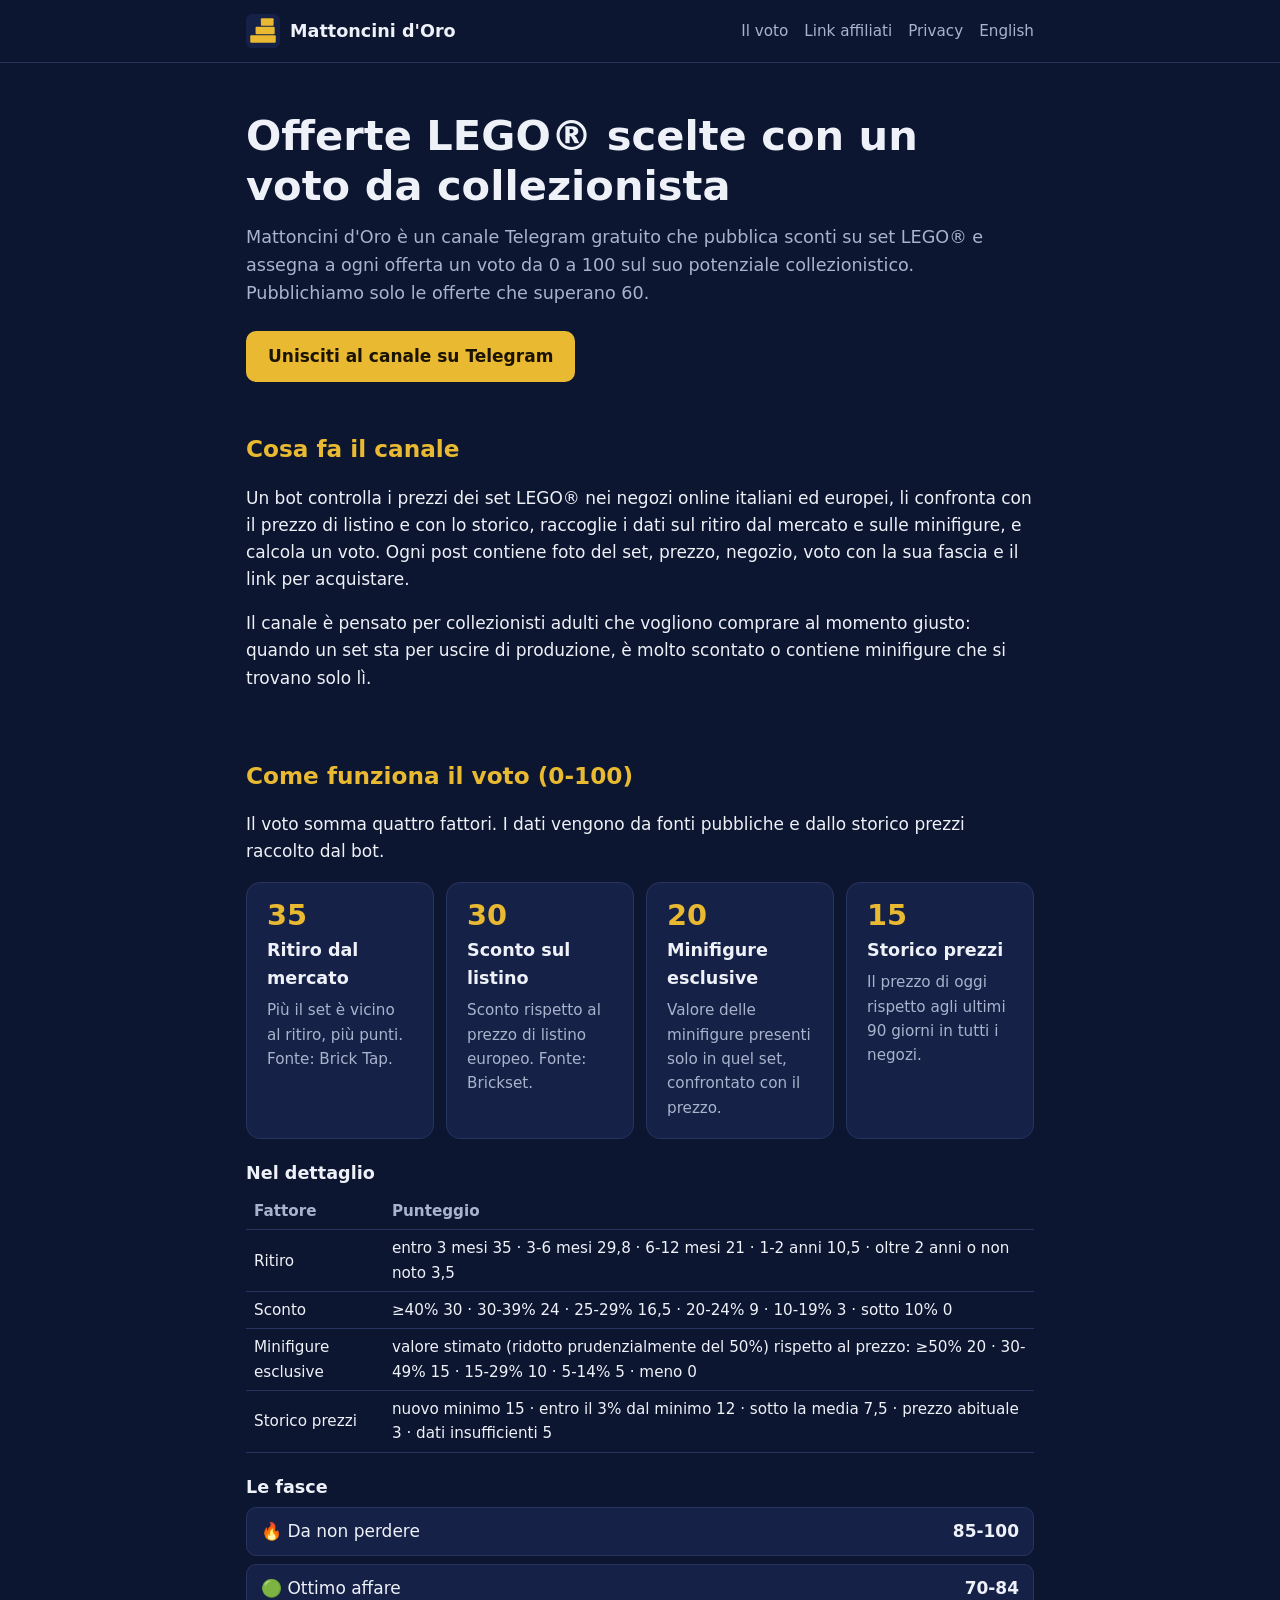
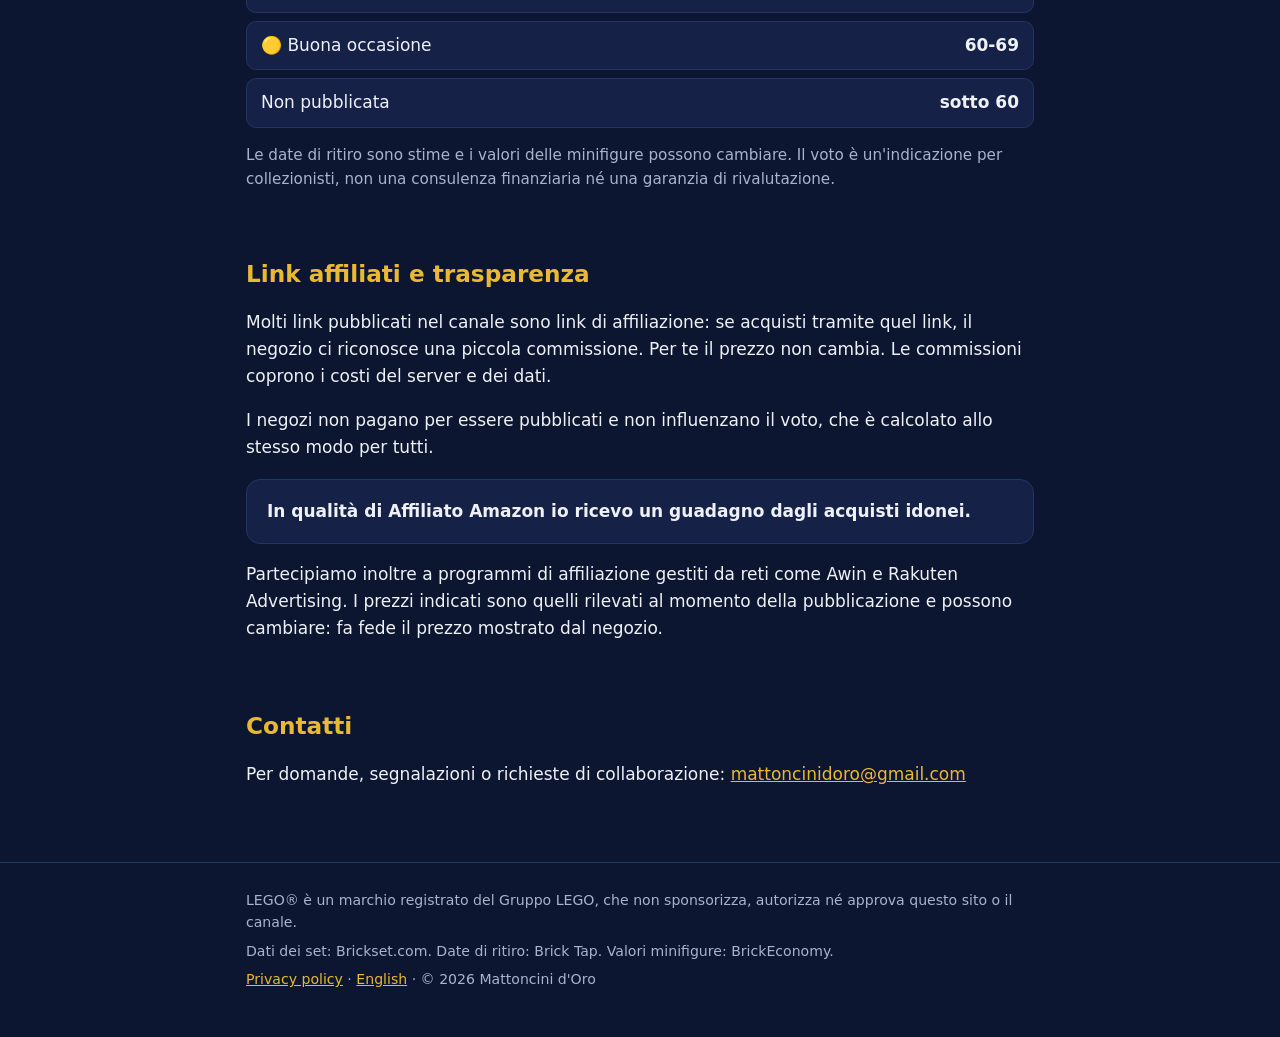
==== index.html @ 47a71310 "Add files via upload" ====
<!doctype html>
<html lang="it">
<head>
<meta charset="utf-8">
<meta name="viewport" content="width=device-width,initial-scale=1">
<title>Mattoncini d'Oro – Offerte LEGO® valutate</title>
<meta name="description" content="Canale Telegram con offerte LEGO® selezionate e un voto da 0 a 100 sul potenziale collezionistico di ogni set.">
<link rel="alternate" hreflang="it" href="index.html">
<link rel="alternate" hreflang="en" href="en/index.html">
<link rel="stylesheet" href="style.css">
<link rel="icon" href="data:image/svg+xml,%3Csvg xmlns='http://www.w3.org/2000/svg' viewBox='0 0 32 32'%3E%3Crect width='32' height='32' rx='6' fill='%230d1630'/%3E%3Crect x='4' y='20' width='24' height='7' rx='1' fill='%23e8b931'/%3E%3Crect x='9' y='12' width='18' height='7' rx='1' fill='%23e8b931'/%3E%3Crect x='14' y='4' width='12' height='7' rx='1' fill='%23e8b931'/%3E%3C/svg%3E">
</head>
<body>
<header><div class="wrap">
  <a class="brand" href="index.html">
    <svg viewBox="0 0 32 32" aria-hidden="true"><rect width="32" height="32" rx="6" fill="#152146"/><rect x="4" y="20" width="24" height="7" rx="1" fill="#e8b931"/><rect x="9" y="12" width="18" height="7" rx="1" fill="#e8b931"/><rect x="14" y="4" width="12" height="7" rx="1" fill="#e8b931"/></svg>
    Mattoncini d'Oro
  </a>
  <nav>
    <a href="#voto">Il voto</a>
    <a href="#affiliazioni">Link affiliati</a>
    <a href="privacy.html">Privacy</a>
    <a href="en/index.html" lang="en" hreflang="en">English</a>
  </nav>
</div></header>

<main class="wrap">
  <div class="hero">
    <h1>Offerte LEGO® scelte con un voto da collezionista</h1>
    <p>Mattoncini d'Oro è un canale Telegram gratuito che pubblica sconti su set LEGO® e assegna a ogni offerta un voto da 0 a 100 sul suo potenziale collezionistico. Pubblichiamo solo le offerte che superano 60.</p>
    <a class="btn" href="https://t.me/mattoncinidoro">Unisciti al canale su Telegram</a>
  </div>

  <section>
    <h2>Cosa fa il canale</h2>
    <p>Un bot controlla i prezzi dei set LEGO® nei negozi online italiani ed europei, li confronta con il prezzo di listino e con lo storico, raccoglie i dati sul ritiro dal mercato e sulle minifigure, e calcola un voto. Ogni post contiene foto del set, prezzo, negozio, voto con la sua fascia e il link per acquistare.</p>
    <p>Il canale è pensato per collezionisti adulti che vogliono comprare al momento giusto: quando un set sta per uscire di produzione, è molto scontato o contiene minifigure che si trovano solo lì.</p>
  </section>

  <section id="voto">
    <h2>Come funziona il voto (0-100)</h2>
    <p>Il voto somma quattro fattori. I dati vengono da fonti pubbliche e dallo storico prezzi raccolto dal bot.</p>
    <div class="grid">
      <div class="card"><div class="pts">35</div><h3>Ritiro dal mercato</h3><p>Più il set è vicino al ritiro, più punti. Fonte: Brick Tap.</p></div>
      <div class="card"><div class="pts">30</div><h3>Sconto sul listino</h3><p>Sconto rispetto al prezzo di listino europeo. Fonte: Brickset.</p></div>
      <div class="card"><div class="pts">20</div><h3>Minifigure esclusive</h3><p>Valore delle minifigure presenti solo in quel set, confrontato con il prezzo.</p></div>
      <div class="card"><div class="pts">15</div><h3>Storico prezzi</h3><p>Il prezzo di oggi rispetto agli ultimi 90 giorni in tutti i negozi.</p></div>
    </div>

    <h3>Nel dettaglio</h3>
    <div class="table-scroll"><table>
      <tr><th>Fattore</th><th>Punteggio</th></tr>
      <tr><td>Ritiro</td><td>entro 3 mesi 35 · 3-6 mesi 29,8 · 6-12 mesi 21 · 1-2 anni 10,5 · oltre 2 anni o non noto 3,5</td></tr>
      <tr><td>Sconto</td><td>≥40% 30 · 30-39% 24 · 25-29% 16,5 · 20-24% 9 · 10-19% 3 · sotto 10% 0</td></tr>
      <tr><td>Minifigure esclusive</td><td>valore stimato (ridotto prudenzialmente del 50%) rispetto al prezzo: ≥50% 20 · 30-49% 15 · 15-29% 10 · 5-14% 5 · meno 0</td></tr>
      <tr><td>Storico prezzi</td><td>nuovo minimo 15 · entro il 3% dal minimo 12 · sotto la media 7,5 · prezzo abituale 3 · dati insufficienti 5</td></tr>
    </table></div>

    <h3>Le fasce</h3>
    <div class="bands">
      <div class="band"><span>🔥 Da non perdere</span><strong>85-100</strong></div>
      <div class="band"><span>🟢 Ottimo affare</span><strong>70-84</strong></div>
      <div class="band"><span>🟡 Buona occasione</span><strong>60-69</strong></div>
      <div class="band"><span>Non pubblicata</span><strong>sotto 60</strong></div>
    </div>
    <p class="note">Le date di ritiro sono stime e i valori delle minifigure possono cambiare. Il voto è un'indicazione per collezionisti, non una consulenza finanziaria né una garanzia di rivalutazione.</p>
  </section>

  <section id="affiliazioni">
    <h2>Link affiliati e trasparenza</h2>
    <p>Molti link pubblicati nel canale sono link di affiliazione: se acquisti tramite quel link, il negozio ci riconosce una piccola commissione. Per te il prezzo non cambia. Le commissioni coprono i costi del server e dei dati.</p>
    <p>I negozi non pagano per essere pubblicati e non influenzano il voto, che è calcolato allo stesso modo per tutti.</p>
    <div class="card"><strong>In qualità di Affiliato Amazon io ricevo un guadagno dagli acquisti idonei.</strong></div>
    <p>Partecipiamo inoltre a programmi di affiliazione gestiti da reti come Awin e Rakuten Advertising. I prezzi indicati sono quelli rilevati al momento della pubblicazione e possono cambiare: fa fede il prezzo mostrato dal negozio.</p>
  </section>

  <section>
    <h2>Contatti</h2>
    <p>Per domande, segnalazioni o richieste di collaborazione: <a href="mailto:mattoncinidoro@gmail.com">mattoncinidoro@gmail.com</a></p>
  </section>
</main>

<footer><div class="wrap">
  <p>LEGO® è un marchio registrato del Gruppo LEGO, che non sponsorizza, autorizza né approva questo sito o il canale.</p>
  <p>Dati dei set: Brickset.com. Date di ritiro: Brick Tap. Valori minifigure: BrickEconomy.</p>
  <p><a href="privacy.html">Privacy policy</a> · <a href="en/index.html" lang="en">English</a> · © 2026 Mattoncini d'Oro</p>
</div></footer>
</body>
</html>
---- style.css ----
:root{--bg:#0d1630;--card:#152146;--ink:#eef1f8;--muted:#a9b3cc;--gold:#e8b931;--gold2:#c9971a;--line:#26345f}
*{box-sizing:border-box}
html{-webkit-text-size-adjust:100%}
body{margin:0;background:var(--bg);color:var(--ink);font:17px/1.6 system-ui,-apple-system,"Segoe UI",Roboto,sans-serif}
a{color:var(--gold)}
.wrap{max-width:820px;margin:0 auto;padding:0 16px}
header{border-bottom:1px solid var(--line)}
header .wrap{display:flex;align-items:center;justify-content:space-between;gap:12px;padding-top:14px;padding-bottom:14px;flex-wrap:wrap}
.brand{display:flex;align-items:center;gap:10px;color:var(--ink);text-decoration:none;font-weight:700;font-size:1.1rem}
.brand svg{width:34px;height:34px}
nav{display:flex;gap:16px;font-size:.95rem;flex-wrap:wrap}
nav a{color:var(--muted);text-decoration:none}
nav a:hover,nav a[aria-current]{color:var(--gold)}
.hero{padding:48px 0 24px}
.hero h1{font-size:clamp(1.8rem,5vw,2.6rem);line-height:1.2;margin:0 0 12px}
.hero p{color:var(--muted);font-size:1.1rem;margin:0 0 24px}
.btn{display:inline-block;background:var(--gold);color:#1a1300;font-weight:700;padding:12px 22px;border-radius:10px;text-decoration:none}
.btn:hover{background:var(--gold2)}
section{padding:24px 0}
h2{font-size:1.45rem;margin:0 0 12px;color:var(--gold)}
h3{font-size:1.1rem;margin:20px 0 6px}
.card{background:var(--card);border:1px solid var(--line);border-radius:14px;padding:18px 20px;margin:12px 0}
.grid{display:grid;grid-template-columns:repeat(auto-fit,minmax(170px,1fr));gap:12px}
.grid .card{margin:0}
.pts{font-size:1.8rem;font-weight:800;color:var(--gold);line-height:1}
.grid .card h3{margin-top:6px}
.grid .card p{margin:4px 0 0;color:var(--muted);font-size:.95rem}
table{width:100%;border-collapse:collapse;font-size:.95rem}
td,th{text-align:left;padding:6px 8px;border-bottom:1px solid var(--line)}
th{color:var(--muted);font-weight:600}
.table-scroll{overflow-x:auto}
.bands{display:flex;flex-direction:column;gap:8px}
.band{display:flex;justify-content:space-between;gap:12px;padding:10px 14px;border-radius:10px;background:var(--card);border:1px solid var(--line)}
.note{color:var(--muted);font-size:.95rem}
footer{border-top:1px solid var(--line);margin-top:32px;padding:20px 0 40px;color:var(--muted);font-size:.88rem}
footer p{margin:6px 0}
ul{padding-left:1.2em}
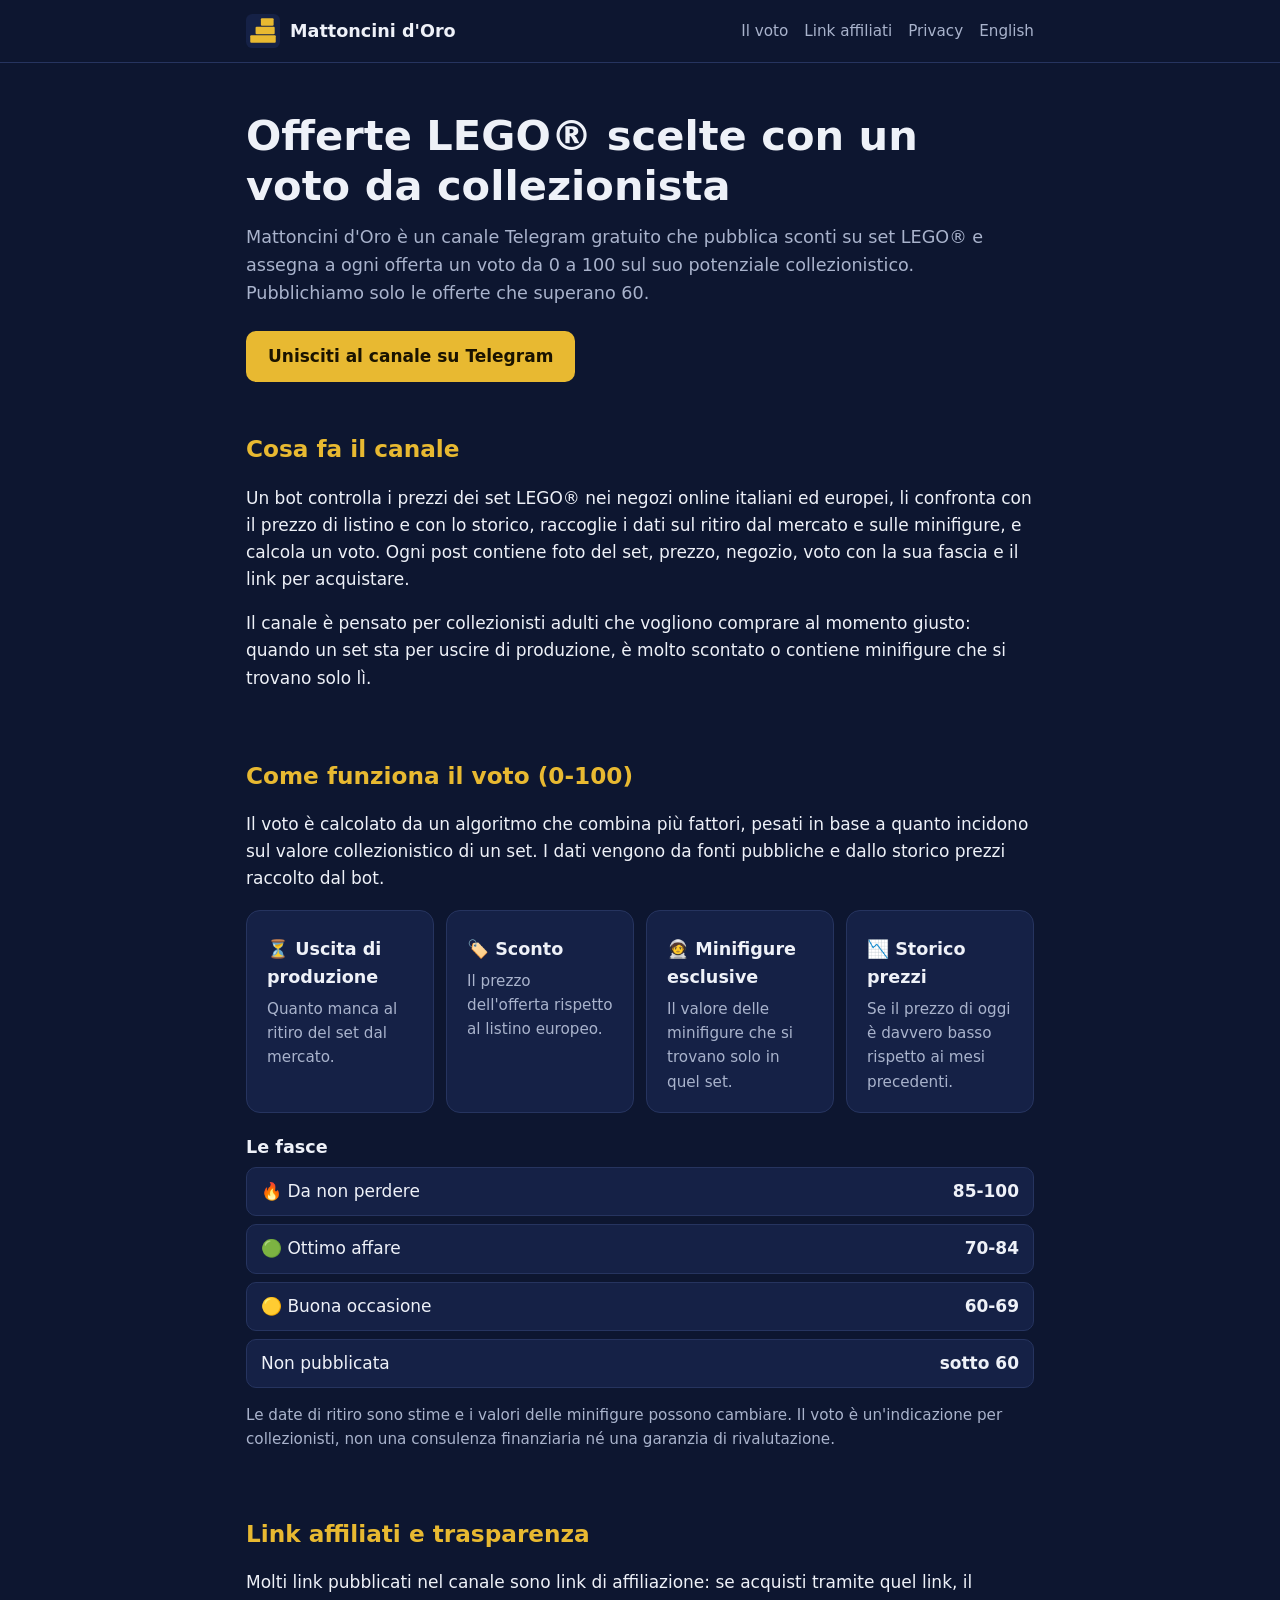
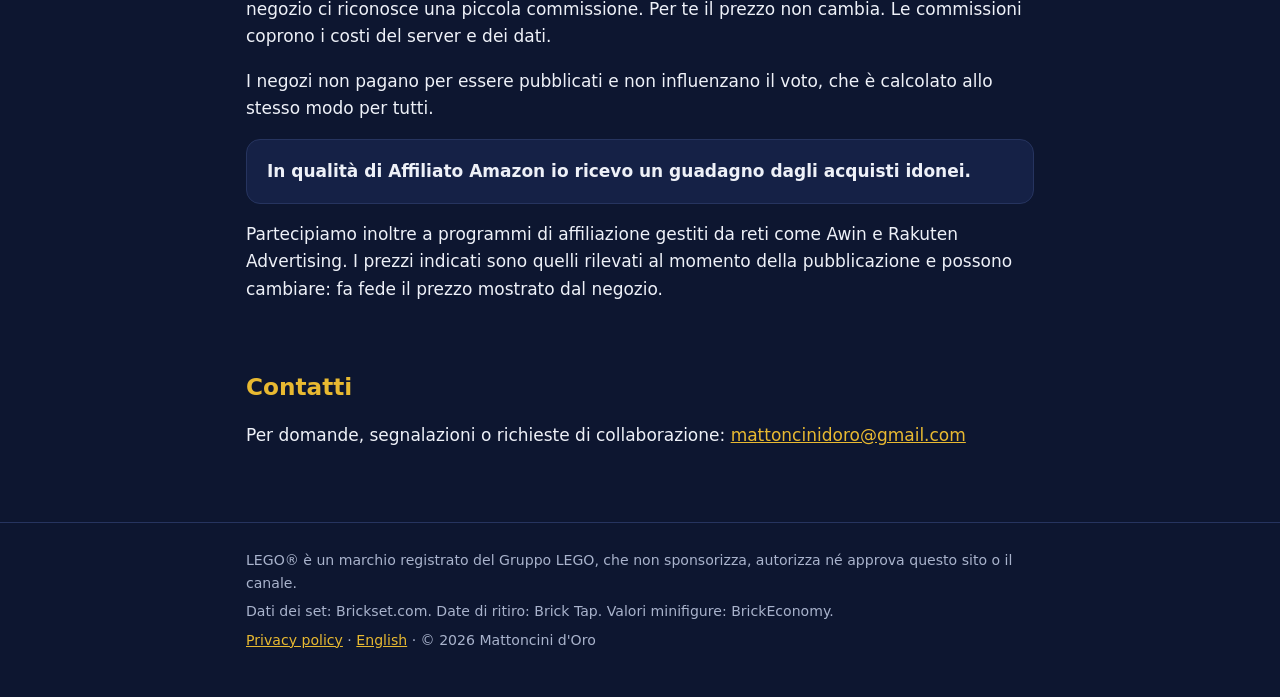
==== commit de51f9bc: "Add files via upload" ====
--- a/index.html
+++ b/index.html
@@ -39,22 +39,13 @@
 
   <section id="voto">
     <h2>Come funziona il voto (0-100)</h2>
-    <p>Il voto somma quattro fattori. I dati vengono da fonti pubbliche e dallo storico prezzi raccolto dal bot.</p>
+    <p>Il voto è calcolato da un algoritmo che combina più fattori, pesati in base a quanto incidono sul valore collezionistico di un set. I dati vengono da fonti pubbliche e dallo storico prezzi raccolto dal bot.</p>
     <div class="grid">
-      <div class="card"><div class="pts">35</div><h3>Ritiro dal mercato</h3><p>Più il set è vicino al ritiro, più punti. Fonte: Brick Tap.</p></div>
-      <div class="card"><div class="pts">30</div><h3>Sconto sul listino</h3><p>Sconto rispetto al prezzo di listino europeo. Fonte: Brickset.</p></div>
-      <div class="card"><div class="pts">20</div><h3>Minifigure esclusive</h3><p>Valore delle minifigure presenti solo in quel set, confrontato con il prezzo.</p></div>
-      <div class="card"><div class="pts">15</div><h3>Storico prezzi</h3><p>Il prezzo di oggi rispetto agli ultimi 90 giorni in tutti i negozi.</p></div>
+      <div class="card"><h3>⏳ Uscita di produzione</h3><p>Quanto manca al ritiro del set dal mercato.</p></div>
+      <div class="card"><h3>🏷️ Sconto</h3><p>Il prezzo dell'offerta rispetto al listino europeo.</p></div>
+      <div class="card"><h3>🧑‍🚀 Minifigure esclusive</h3><p>Il valore delle minifigure che si trovano solo in quel set.</p></div>
+      <div class="card"><h3>📉 Storico prezzi</h3><p>Se il prezzo di oggi è davvero basso rispetto ai mesi precedenti.</p></div>
     </div>
-
-    <h3>Nel dettaglio</h3>
-    <div class="table-scroll"><table>
-      <tr><th>Fattore</th><th>Punteggio</th></tr>
-      <tr><td>Ritiro</td><td>entro 3 mesi 35 · 3-6 mesi 29,8 · 6-12 mesi 21 · 1-2 anni 10,5 · oltre 2 anni o non noto 3,5</td></tr>
-      <tr><td>Sconto</td><td>≥40% 30 · 30-39% 24 · 25-29% 16,5 · 20-24% 9 · 10-19% 3 · sotto 10% 0</td></tr>
-      <tr><td>Minifigure esclusive</td><td>valore stimato (ridotto prudenzialmente del 50%) rispetto al prezzo: ≥50% 20 · 30-49% 15 · 15-29% 10 · 5-14% 5 · meno 0</td></tr>
-      <tr><td>Storico prezzi</td><td>nuovo minimo 15 · entro il 3% dal minimo 12 · sotto la media 7,5 · prezzo abituale 3 · dati insufficienti 5</td></tr>
-    </table></div>
 
     <h3>Le fasce</h3>
     <div class="bands">
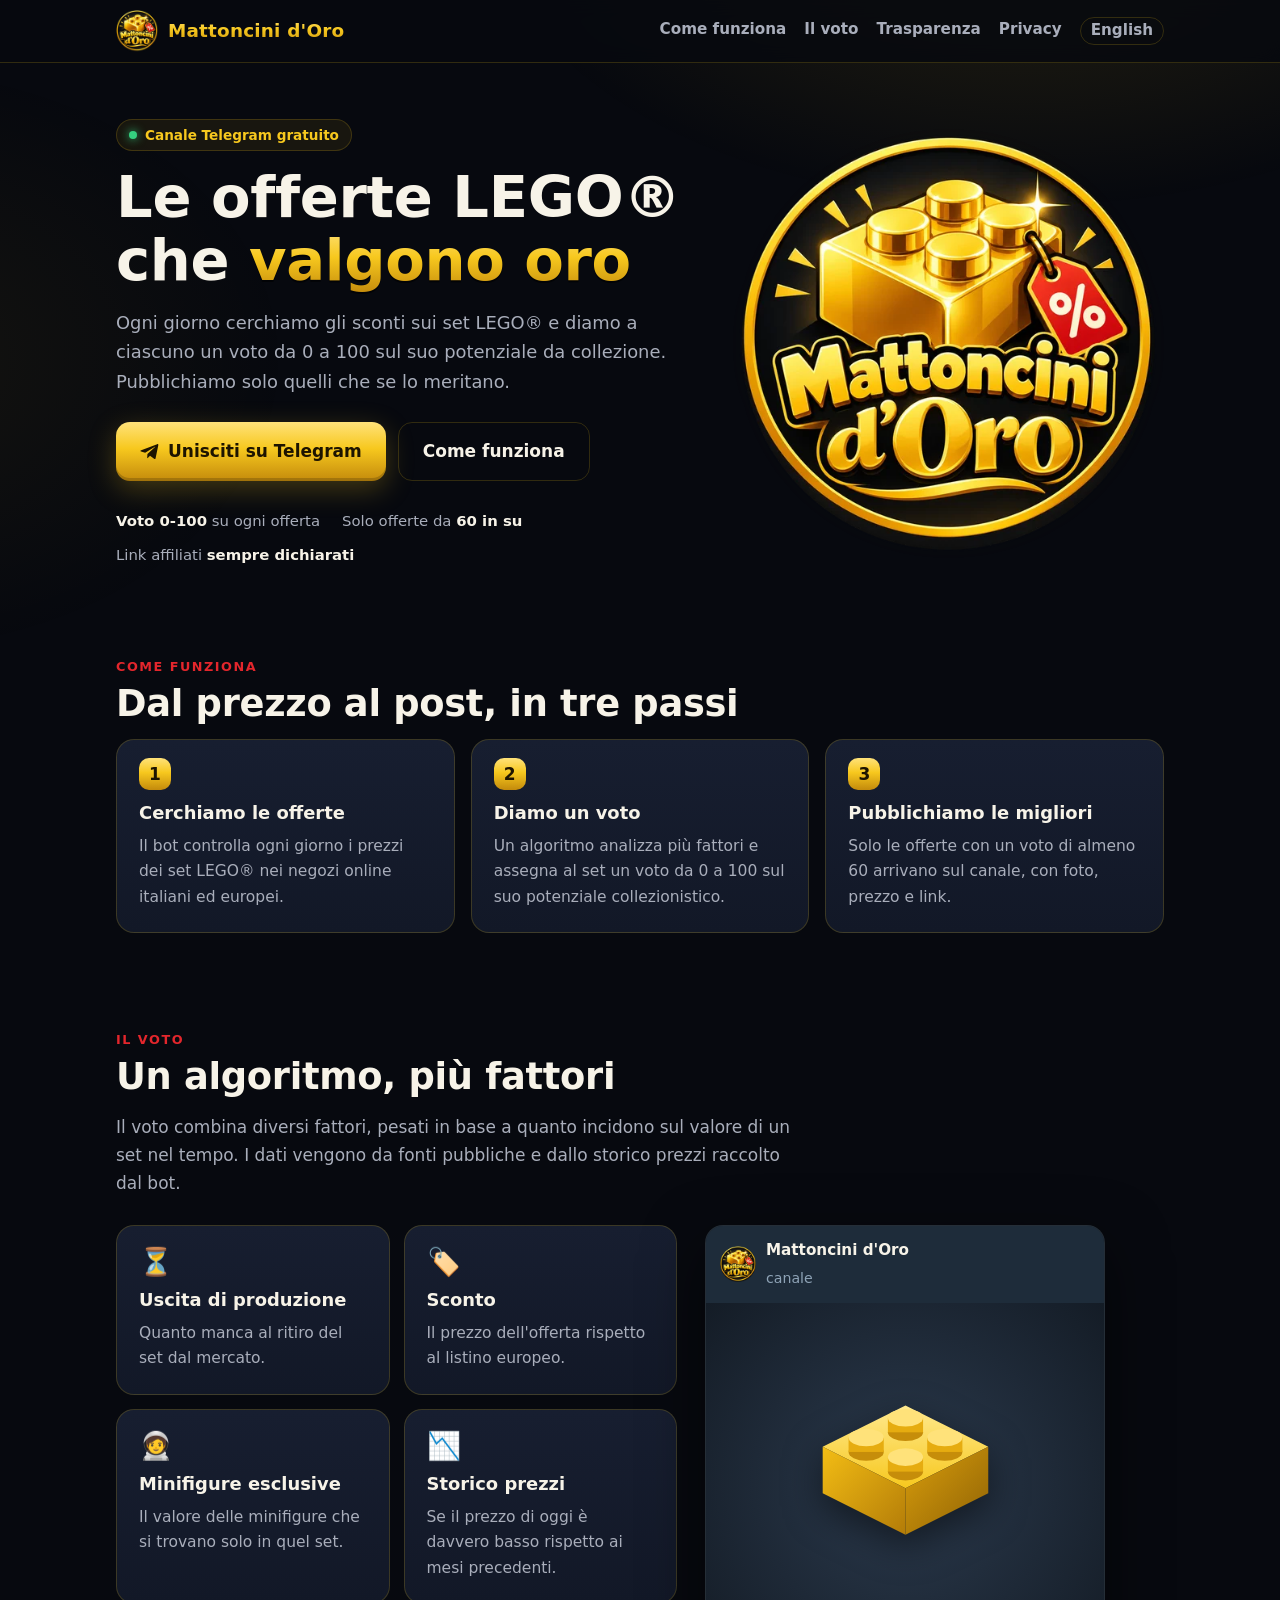
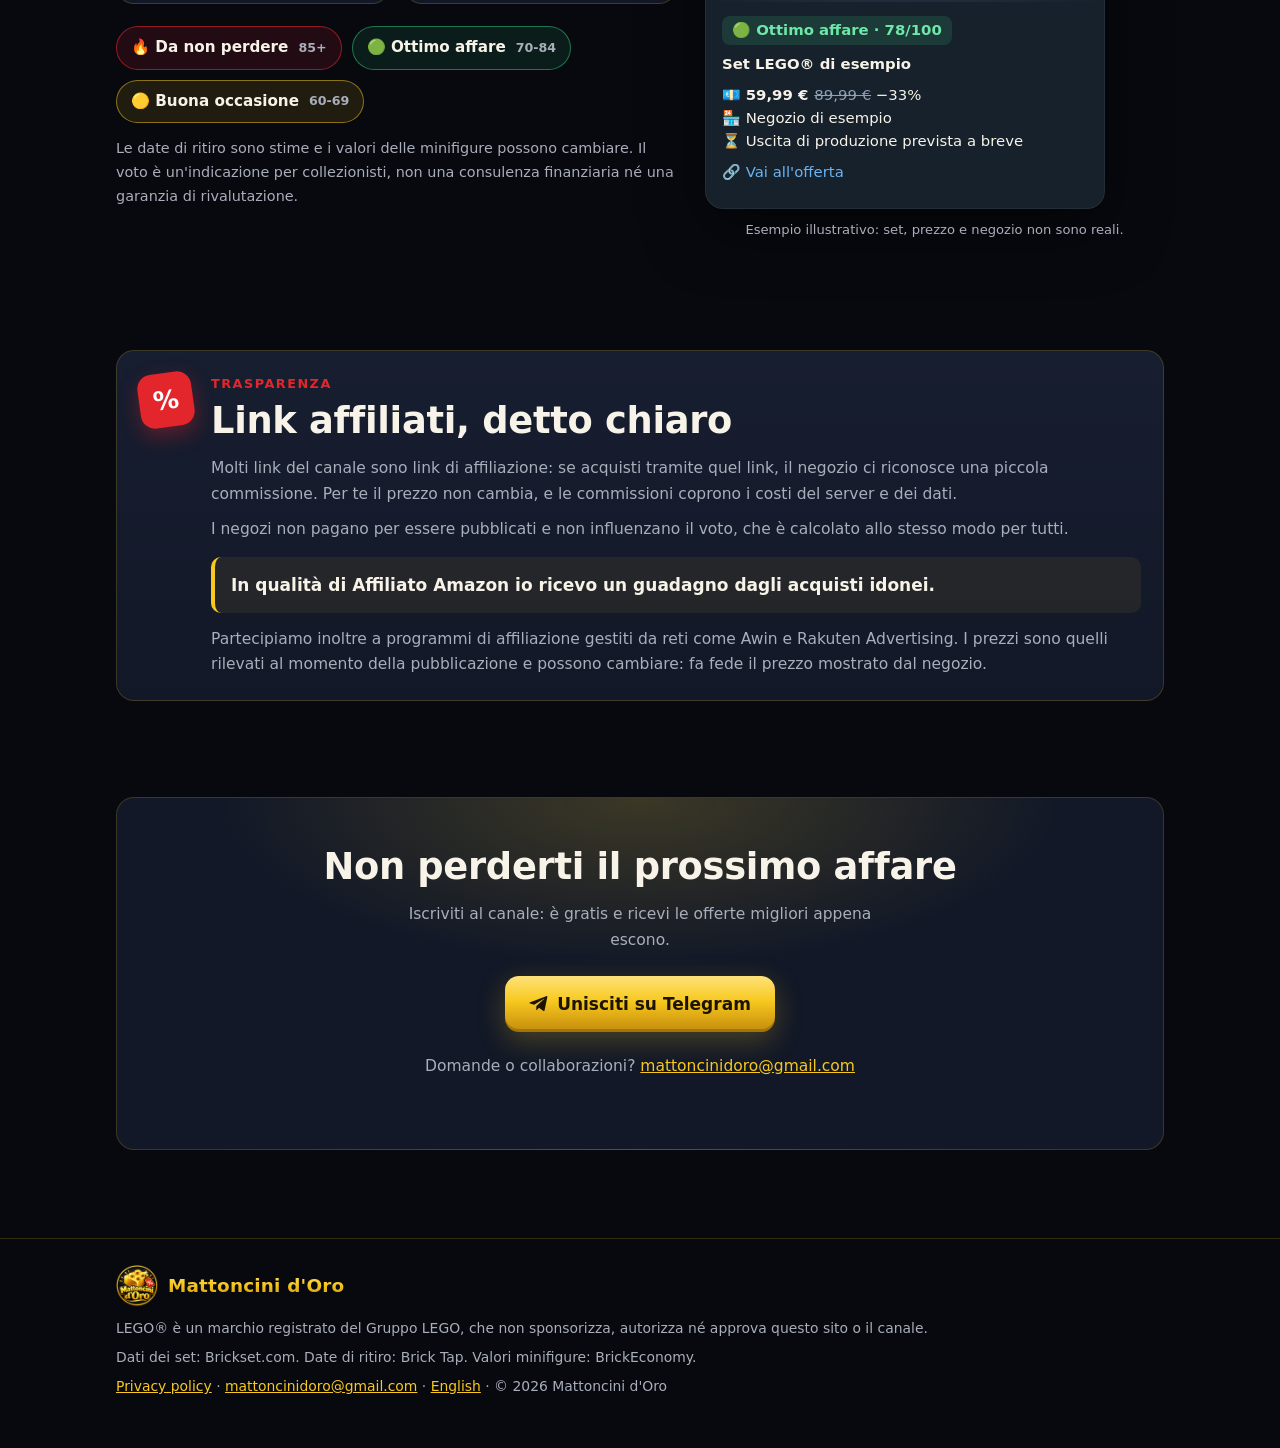
==== commit 8c442a37: "Add files via upload" ====
--- a/index.html
+++ b/index.html
@@ -3,78 +3,131 @@
 <head>
 <meta charset="utf-8">
 <meta name="viewport" content="width=device-width,initial-scale=1">
-<title>Mattoncini d'Oro – Offerte LEGO® valutate</title>
-<meta name="description" content="Canale Telegram con offerte LEGO® selezionate e un voto da 0 a 100 sul potenziale collezionistico di ogni set.">
+<title>Mattoncini d'Oro – Offerte LEGO® con il voto da collezionista</title>
+<meta name="description" content="Canale Telegram gratuito con offerte LEGO® selezionate e un voto da 0 a 100 sul potenziale collezionistico di ogni set.">
+<meta name="theme-color" content="#07090f">
+<meta property="og:title" content="Mattoncini d'Oro – Offerte LEGO® con il voto da collezionista">
+<meta property="og:description" content="Canale Telegram gratuito con offerte LEGO® selezionate e un voto da 0 a 100 sul potenziale collezionistico di ogni set.">
+<meta property="og:image" content="logo-og.jpg">
 <link rel="alternate" hreflang="it" href="index.html">
 <link rel="alternate" hreflang="en" href="en/index.html">
 <link rel="stylesheet" href="style.css">
-<link rel="icon" href="data:image/svg+xml,%3Csvg xmlns='http://www.w3.org/2000/svg' viewBox='0 0 32 32'%3E%3Crect width='32' height='32' rx='6' fill='%230d1630'/%3E%3Crect x='4' y='20' width='24' height='7' rx='1' fill='%23e8b931'/%3E%3Crect x='9' y='12' width='18' height='7' rx='1' fill='%23e8b931'/%3E%3Crect x='14' y='4' width='12' height='7' rx='1' fill='%23e8b931'/%3E%3C/svg%3E">
+<link rel="icon" type="image/png" href="favicon.png">
 </head>
 <body>
 <header><div class="wrap">
-  <a class="brand" href="index.html">
-    <svg viewBox="0 0 32 32" aria-hidden="true"><rect width="32" height="32" rx="6" fill="#152146"/><rect x="4" y="20" width="24" height="7" rx="1" fill="#e8b931"/><rect x="9" y="12" width="18" height="7" rx="1" fill="#e8b931"/><rect x="14" y="4" width="12" height="7" rx="1" fill="#e8b931"/></svg>
-    Mattoncini d'Oro
-  </a>
+  <a class="brand" href="index.html"><img src="logo-96.png" alt="" width="42" height="42"><span>Mattoncini d'Oro</span></a>
   <nav>
+    <a href="#come">Come funziona</a>
     <a href="#voto">Il voto</a>
-    <a href="#affiliazioni">Link affiliati</a>
+    <a href="#affiliazioni">Trasparenza</a>
     <a href="privacy.html">Privacy</a>
-    <a href="en/index.html" lang="en" hreflang="en">English</a>
+    <a class="lang" href="en/index.html" lang="en" hreflang="en">English</a>
   </nav>
 </div></header>
 
 <main class="wrap">
   <div class="hero">
-    <h1>Offerte LEGO® scelte con un voto da collezionista</h1>
-    <p>Mattoncini d'Oro è un canale Telegram gratuito che pubblica sconti su set LEGO® e assegna a ogni offerta un voto da 0 a 100 sul suo potenziale collezionistico. Pubblichiamo solo le offerte che superano 60.</p>
-    <a class="btn" href="https://t.me/mattoncinidoro">Unisciti al canale su Telegram</a>
+    <div>
+      <span class="pill">Canale Telegram gratuito</span>
+      <h1>Le offerte LEGO® che <span class="gold">valgono oro</span></h1>
+      <p>Ogni giorno cerchiamo gli sconti sui set LEGO® e diamo a ciascuno un voto da 0 a 100 sul suo potenziale da collezione. Pubblichiamo solo quelli che se lo meritano.</p>
+      <div class="cta">
+        <a class="btn" href="https://t.me/mattoncinidoro"><svg viewBox="0 0 24 24" fill="currentColor" aria-hidden="true"><path d="M21.9 4.3 18.7 19.4c-.2 1-.9 1.3-1.8.8l-4.9-3.6-2.4 2.3c-.3.3-.5.5-1 .5l.3-5 9.2-8.3c.4-.4-.1-.6-.6-.2L6.2 13 1.3 11.5c-1-.3-1-1 .2-1.5L20.6 2.6c.9-.3 1.6.2 1.3 1.7z"/></svg>Unisciti su Telegram</a>
+        <a class="btn ghost" href="#come">Come funziona</a>
+      </div>
+      <div class="facts">
+      <span><b>Voto 0-100</b> su ogni offerta</span>
+      <span>Solo offerte da <b>60 in su</b></span>
+      <span>Link affiliati <b>sempre dichiarati</b></span>
+      </div>
+    </div>
+    <div class="logo-big"><img src="logo.webp" alt="Mattoncini d'Oro" width="520" height="520"></div>
   </div>
 
-  <section>
-    <h2>Cosa fa il canale</h2>
-    <p>Un bot controlla i prezzi dei set LEGO® nei negozi online italiani ed europei, li confronta con il prezzo di listino e con lo storico, raccoglie i dati sul ritiro dal mercato e sulle minifigure, e calcola un voto. Ogni post contiene foto del set, prezzo, negozio, voto con la sua fascia e il link per acquistare.</p>
-    <p>Il canale è pensato per collezionisti adulti che vogliono comprare al momento giusto: quando un set sta per uscire di produzione, è molto scontato o contiene minifigure che si trovano solo lì.</p>
+  <section id="come">
+    <span class="kicker">Come funziona</span>
+    <h2>Dal prezzo al post, in tre passi</h2>
+    <div class="steps">
+      <div class="card"><h3>Cerchiamo le offerte</h3><p>Il bot controlla ogni giorno i prezzi dei set LEGO® nei negozi online italiani ed europei.</p></div>
+      <div class="card"><h3>Diamo un voto</h3><p>Un algoritmo analizza più fattori e assegna al set un voto da 0 a 100 sul suo potenziale collezionistico.</p></div>
+      <div class="card"><h3>Pubblichiamo le migliori</h3><p>Solo le offerte con un voto di almeno 60 arrivano sul canale, con foto, prezzo e link.</p></div>
+    </div>
   </section>
 
   <section id="voto">
-    <h2>Come funziona il voto (0-100)</h2>
-    <p>Il voto è calcolato da un algoritmo che combina più fattori, pesati in base a quanto incidono sul valore collezionistico di un set. I dati vengono da fonti pubbliche e dallo storico prezzi raccolto dal bot.</p>
-    <div class="grid">
-      <div class="card"><h3>⏳ Uscita di produzione</h3><p>Quanto manca al ritiro del set dal mercato.</p></div>
-      <div class="card"><h3>🏷️ Sconto</h3><p>Il prezzo dell'offerta rispetto al listino europeo.</p></div>
-      <div class="card"><h3>🧑‍🚀 Minifigure esclusive</h3><p>Il valore delle minifigure che si trovano solo in quel set.</p></div>
-      <div class="card"><h3>📉 Storico prezzi</h3><p>Se il prezzo di oggi è davvero basso rispetto ai mesi precedenti.</p></div>
+    <span class="kicker">Il voto</span>
+    <h2>Un algoritmo, più fattori</h2>
+    <p class="lead">Il voto combina diversi fattori, pesati in base a quanto incidono sul valore di un set nel tempo. I dati vengono da fonti pubbliche e dallo storico prezzi raccolto dal bot.</p>
+    <div class="score">
+      <div>
+        <div class="factors">
+        <div class="card"><div class="ico">⏳</div><h3>Uscita di produzione</h3><p>Quanto manca al ritiro del set dal mercato.</p></div>
+        <div class="card"><div class="ico">🏷️</div><h3>Sconto</h3><p>Il prezzo dell'offerta rispetto al listino europeo.</p></div>
+        <div class="card"><div class="ico">🧑‍🚀</div><h3>Minifigure esclusive</h3><p>Il valore delle minifigure che si trovano solo in quel set.</p></div>
+        <div class="card"><div class="ico">📉</div><h3>Storico prezzi</h3><p>Se il prezzo di oggi è davvero basso rispetto ai mesi precedenti.</p></div>
+        </div>
+        <div class="bands">
+        <div class="band b85">🔥 Da non perdere <small>85+</small></div>
+        <div class="band b70">🟢 Ottimo affare <small>70-84</small></div>
+        <div class="band b60">🟡 Buona occasione <small>60-69</small></div>
+        </div>
+        <p class="note">Le date di ritiro sono stime e i valori delle minifigure possono cambiare. Il voto è un'indicazione per collezionisti, non una consulenza finanziaria né una garanzia di rivalutazione.</p>
+      </div>
+      <div>
+        <div class="post" aria-label="Esempio illustrativo: set, prezzo e negozio non sono reali.">
+          <div class="post-head"><img src="logo-96.png" alt=""><div><b>Mattoncini d'Oro</b><small>canale</small></div></div>
+          <div class="post-img"><svg viewBox="0 0 200 170" aria-hidden="true">
+<defs><linearGradient id="gt" x1="0" y1="0" x2="0" y2="1"><stop offset="0" stop-color="#ffe98f"/><stop offset="1" stop-color="#f7c81e"/></linearGradient>
+<linearGradient id="gl" x1="0" y1="0" x2="1" y2="1"><stop offset="0" stop-color="#f3bd14"/><stop offset="1" stop-color="#b37c08"/></linearGradient>
+<linearGradient id="gr" x1="0" y1="0" x2="1" y2="1"><stop offset="0" stop-color="#d99e0c"/><stop offset="1" stop-color="#8f6205"/></linearGradient></defs>
+<path d="M100 40 180 80 100 120 20 80z" fill="url(#gt)"/><path d="M20 80 100 120v45L20 125z" fill="url(#gl)"/><path d="M180 80 100 120v45l80-40z" fill="url(#gr)"/>
+<g><ellipse cx="100" cy="66" rx="17" ry="8.5" fill="#c68d0a"/><rect x="83" y="52" width="34" height="14" fill="#e6ac10"/><ellipse cx="100" cy="52" rx="17" ry="8.5" fill="#ffe27a"/></g>
+<g><ellipse cx="62" cy="85" rx="17" ry="8.5" fill="#c68d0a"/><rect x="45" y="71" width="34" height="14" fill="#e6ac10"/><ellipse cx="62" cy="71" rx="17" ry="8.5" fill="#ffe27a"/></g>
+<g><ellipse cx="138" cy="85" rx="17" ry="8.5" fill="#c68d0a"/><rect x="121" y="71" width="34" height="14" fill="#e6ac10"/><ellipse cx="138" cy="71" rx="17" ry="8.5" fill="#ffe27a"/></g>
+<g><ellipse cx="100" cy="104" rx="17" ry="8.5" fill="#c68d0a"/><rect x="83" y="90" width="34" height="14" fill="#e6ac10"/><ellipse cx="100" cy="90" rx="17" ry="8.5" fill="#ffe27a"/></g>
+</svg></div>
+          <div class="post-body">
+            <p><span class="post-score">🟢 Ottimo affare · 78/100</span></p>
+            <p><b>Set LEGO® di esempio</b></p>
+            <p>💶 <b>59,99 €</b><span class="old">89,99 €</span> −33%<br>🏪 Negozio di esempio<br>⏳ Uscita di produzione prevista a breve</p>
+            <p class="post-link">🔗 Vai all'offerta</p>
+          </div>
+        </div>
+        <p class="post-cap">Esempio illustrativo: set, prezzo e negozio non sono reali.</p>
+      </div>
     </div>
-
-    <h3>Le fasce</h3>
-    <div class="bands">
-      <div class="band"><span>🔥 Da non perdere</span><strong>85-100</strong></div>
-      <div class="band"><span>🟢 Ottimo affare</span><strong>70-84</strong></div>
-      <div class="band"><span>🟡 Buona occasione</span><strong>60-69</strong></div>
-      <div class="band"><span>Non pubblicata</span><strong>sotto 60</strong></div>
-    </div>
-    <p class="note">Le date di ritiro sono stime e i valori delle minifigure possono cambiare. Il voto è un'indicazione per collezionisti, non una consulenza finanziaria né una garanzia di rivalutazione.</p>
   </section>
 
   <section id="affiliazioni">
-    <h2>Link affiliati e trasparenza</h2>
-    <p>Molti link pubblicati nel canale sono link di affiliazione: se acquisti tramite quel link, il negozio ci riconosce una piccola commissione. Per te il prezzo non cambia. Le commissioni coprono i costi del server e dei dati.</p>
-    <p>I negozi non pagano per essere pubblicati e non influenzano il voto, che è calcolato allo stesso modo per tutti.</p>
-    <div class="card"><strong>In qualità di Affiliato Amazon io ricevo un guadagno dagli acquisti idonei.</strong></div>
-    <p>Partecipiamo inoltre a programmi di affiliazione gestiti da reti come Awin e Rakuten Advertising. I prezzi indicati sono quelli rilevati al momento della pubblicazione e possono cambiare: fa fede il prezzo mostrato dal negozio.</p>
+    <div class="card disclosure">
+      <div class="tag">%</div>
+      <div>
+        <span class="kicker">Trasparenza</span>
+        <h2>Link affiliati, detto chiaro</h2>
+        <p>Molti link del canale sono link di affiliazione: se acquisti tramite quel link, il negozio ci riconosce una piccola commissione. Per te il prezzo non cambia, e le commissioni coprono i costi del server e dei dati.</p>
+        <p style="margin-top:10px">I negozi non pagano per essere pubblicati e non influenzano il voto, che è calcolato allo stesso modo per tutti.</p>
+        <div class="amazon">In qualità di Affiliato Amazon io ricevo un guadagno dagli acquisti idonei.</div>
+        <p>Partecipiamo inoltre a programmi di affiliazione gestiti da reti come Awin e Rakuten Advertising. I prezzi sono quelli rilevati al momento della pubblicazione e possono cambiare: fa fede il prezzo mostrato dal negozio.</p>
+      </div>
+    </div>
   </section>
 
   <section>
-    <h2>Contatti</h2>
-    <p>Per domande, segnalazioni o richieste di collaborazione: <a href="mailto:mattoncinidoro@gmail.com">mattoncinidoro@gmail.com</a></p>
+    <div class="card final">
+      <h2>Non perderti il prossimo affare</h2>
+      <p class="note">Iscriviti al canale: è gratis e ricevi le offerte migliori appena escono.</p>
+      <a class="btn" href="https://t.me/mattoncinidoro"><svg viewBox="0 0 24 24" fill="currentColor" aria-hidden="true"><path d="M21.9 4.3 18.7 19.4c-.2 1-.9 1.3-1.8.8l-4.9-3.6-2.4 2.3c-.3.3-.5.5-1 .5l.3-5 9.2-8.3c.4-.4-.1-.6-.6-.2L6.2 13 1.3 11.5c-1-.3-1-1 .2-1.5L20.6 2.6c.9-.3 1.6.2 1.3 1.7z"/></svg>Unisciti su Telegram</a>
+      <p class="note" style="margin-top:22px">Domande o collaborazioni? <a href="mailto:mattoncinidoro@gmail.com">mattoncinidoro@gmail.com</a></p>
+    </div>
   </section>
 </main>
 
 <footer><div class="wrap">
+  <a class="brand" href="index.html"><img src="logo-96.png" alt="" width="42" height="42"><span>Mattoncini d'Oro</span></a>
   <p>LEGO® è un marchio registrato del Gruppo LEGO, che non sponsorizza, autorizza né approva questo sito o il canale.</p>
   <p>Dati dei set: Brickset.com. Date di ritiro: Brick Tap. Valori minifigure: BrickEconomy.</p>
-  <p><a href="privacy.html">Privacy policy</a> · <a href="en/index.html" lang="en">English</a> · © 2026 Mattoncini d'Oro</p>
+  <p><a href="privacy.html">Privacy policy</a> · <a href="mailto:mattoncinidoro@gmail.com">mattoncinidoro@gmail.com</a> · <a href="en/index.html" lang="en">English</a> · © 2026 Mattoncini d'Oro</p>
 </div></footer>
 </body>
 </html>
--- a/style.css
+++ b/style.css
@@ -1,37 +1,122 @@
-:root{--bg:#0d1630;--card:#152146;--ink:#eef1f8;--muted:#a9b3cc;--gold:#e8b931;--gold2:#c9971a;--line:#26345f}
+:root{
+  --bg:#07090f;--bg2:#0d111b;--card:#121827;--card2:#171e30;
+  --ink:#f7f3e8;--muted:#a9aebb;--line:rgba(245,197,24,.18);
+  --gold:#f7c81e;--gold-hi:#ffe27a;--gold-deep:#c38a0c;--red:#e3262c;
+  --grad:linear-gradient(180deg,var(--gold-hi) 0%,var(--gold) 45%,var(--gold-deep) 100%);
+  --display:ui-rounded,"SF Pro Rounded","Arial Rounded MT Bold","Nunito","Segoe UI Black","Arial Black",system-ui,sans-serif;
+  --radius:18px;
+}
 *{box-sizing:border-box}
-html{-webkit-text-size-adjust:100%}
-body{margin:0;background:var(--bg);color:var(--ink);font:17px/1.6 system-ui,-apple-system,"Segoe UI",Roboto,sans-serif}
+html{-webkit-text-size-adjust:100%;scroll-behavior:smooth}
+body{margin:0;background:var(--bg);color:var(--ink);font:17px/1.65 system-ui,-apple-system,"Segoe UI",Roboto,sans-serif;overflow-x:hidden}
+body::before{content:"";position:fixed;inset:0;z-index:-1;pointer-events:none;
+  background:radial-gradient(900px 500px at 80% -10%,rgba(247,200,30,.13),transparent 60%),radial-gradient(700px 500px at -10% 40%,rgba(247,200,30,.06),transparent 60%)}
 a{color:var(--gold)}
-.wrap{max-width:820px;margin:0 auto;padding:0 16px}
-header{border-bottom:1px solid var(--line)}
-header .wrap{display:flex;align-items:center;justify-content:space-between;gap:12px;padding-top:14px;padding-bottom:14px;flex-wrap:wrap}
-.brand{display:flex;align-items:center;gap:10px;color:var(--ink);text-decoration:none;font-weight:700;font-size:1.1rem}
-.brand svg{width:34px;height:34px}
-nav{display:flex;gap:16px;font-size:.95rem;flex-wrap:wrap}
-nav a{color:var(--muted);text-decoration:none}
+img{max-width:100%;display:block}
+.wrap{max-width:1080px;margin:0 auto;padding:0 16px}
+
+/* header */
+header{position:sticky;top:0;z-index:10;background:rgba(7,9,15,.82);backdrop-filter:blur(10px);-webkit-backdrop-filter:blur(10px);border-bottom:1px solid var(--line)}
+header .wrap{display:flex;align-items:center;justify-content:space-between;gap:10px 20px;padding-top:10px;padding-bottom:10px;flex-wrap:wrap}
+.brand{display:flex;align-items:center;gap:10px;color:var(--ink);text-decoration:none;font-family:var(--display);font-weight:900;font-size:1.15rem;letter-spacing:.2px}
+.brand img{width:42px;height:42px}
+.brand span{background:var(--grad);-webkit-background-clip:text;background-clip:text;color:transparent}
+nav{display:flex;gap:6px 18px;font-size:.95rem;flex-wrap:wrap}
+nav a{color:var(--muted);text-decoration:none;font-weight:600}
 nav a:hover,nav a[aria-current]{color:var(--gold)}
-.hero{padding:48px 0 24px}
-.hero h1{font-size:clamp(1.8rem,5vw,2.6rem);line-height:1.2;margin:0 0 12px}
-.hero p{color:var(--muted);font-size:1.1rem;margin:0 0 24px}
-.btn{display:inline-block;background:var(--gold);color:#1a1300;font-weight:700;padding:12px 22px;border-radius:10px;text-decoration:none}
-.btn:hover{background:var(--gold2)}
-section{padding:24px 0}
-h2{font-size:1.45rem;margin:0 0 12px;color:var(--gold)}
-h3{font-size:1.1rem;margin:20px 0 6px}
-.card{background:var(--card);border:1px solid var(--line);border-radius:14px;padding:18px 20px;margin:12px 0}
-.grid{display:grid;grid-template-columns:repeat(auto-fit,minmax(170px,1fr));gap:12px}
-.grid .card{margin:0}
-.pts{font-size:1.8rem;font-weight:800;color:var(--gold);line-height:1}
-.grid .card h3{margin-top:6px}
-.grid .card p{margin:4px 0 0;color:var(--muted);font-size:.95rem}
-table{width:100%;border-collapse:collapse;font-size:.95rem}
-td,th{text-align:left;padding:6px 8px;border-bottom:1px solid var(--line)}
-th{color:var(--muted);font-weight:600}
-.table-scroll{overflow-x:auto}
-.bands{display:flex;flex-direction:column;gap:8px}
-.band{display:flex;justify-content:space-between;gap:12px;padding:10px 14px;border-radius:10px;background:var(--card);border:1px solid var(--line)}
-.note{color:var(--muted);font-size:.95rem}
-footer{border-top:1px solid var(--line);margin-top:32px;padding:20px 0 40px;color:var(--muted);font-size:.88rem}
+nav .lang{border:1px solid var(--line);border-radius:999px;padding:0 10px}
+
+/* hero */
+.hero{display:grid;grid-template-columns:1.15fr .85fr;gap:32px;align-items:center;padding:56px 0 40px}
+.pill{display:inline-flex;align-items:center;gap:8px;font-size:.85rem;font-weight:700;color:var(--gold);border:1px solid var(--line);background:rgba(247,200,30,.07);padding:4px 12px;border-radius:999px;margin-bottom:16px}
+.pill::before{content:"";width:8px;height:8px;border-radius:50%;background:#35d07f;box-shadow:0 0 10px #35d07f}
+h1,h2,.display{font-family:var(--display);font-weight:900;letter-spacing:-.3px}
+.hero h1{font-size:clamp(2.1rem,6vw,3.6rem);line-height:1.08;margin:0 0 16px}
+.gold{background:var(--grad);-webkit-background-clip:text;background-clip:text;color:transparent;filter:drop-shadow(0 2px 0 rgba(0,0,0,.6))}
+.hero p{color:var(--muted);font-size:1.12rem;margin:0 0 26px;max-width:560px}
+.cta{display:flex;gap:12px;flex-wrap:wrap}
+.btn{display:inline-flex;align-items:center;gap:8px;background:var(--grad);color:#1d1400;font-weight:800;padding:14px 24px;border-radius:14px;text-decoration:none;box-shadow:0 8px 28px rgba(247,200,30,.25),inset 0 -3px 0 rgba(0,0,0,.18);transition:transform .15s,box-shadow .15s}
+.btn:hover{transform:translateY(-2px);box-shadow:0 12px 34px rgba(247,200,30,.35),inset 0 -3px 0 rgba(0,0,0,.18)}
+.btn svg{width:20px;height:20px}
+.btn.ghost{background:transparent;color:var(--ink);border:1px solid var(--line);box-shadow:none}
+.btn.ghost:hover{border-color:var(--gold);color:var(--gold)}
+.facts{display:flex;gap:10px 22px;flex-wrap:wrap;margin-top:28px;color:var(--muted);font-size:.93rem}
+.facts b{color:var(--ink)}
+.logo-big{position:relative;justify-self:center;width:min(420px,100%)}
+.logo-big::before{content:"";position:absolute;inset:8%;border-radius:50%;background:radial-gradient(circle,rgba(247,200,30,.45),transparent 70%);filter:blur(30px);z-index:-1}
+.logo-big img{width:100%;height:auto;animation:float 6s ease-in-out infinite}
+@keyframes float{50%{transform:translateY(-10px) rotate(-1deg)}}
+@media (prefers-reduced-motion:reduce){.logo-big img{animation:none}.btn{transition:none}}
+
+/* sections */
+section{padding:48px 0}
+.kicker{display:block;color:var(--red);font-weight:800;text-transform:uppercase;letter-spacing:1.5px;font-size:.8rem;margin-bottom:6px}
+h2{font-size:clamp(1.6rem,4vw,2.3rem);line-height:1.15;margin:0 0 14px}
+h3{font-size:1.12rem;margin:0 0 6px}
+.lead{color:var(--muted);max-width:680px;margin:0 0 28px}
+.card{background:linear-gradient(180deg,var(--card2),var(--card));border:1px solid var(--line);border-radius:var(--radius);padding:22px}
+.card p{margin:0;color:var(--muted);font-size:.97rem}
+
+.steps{display:grid;grid-template-columns:repeat(3,1fr);gap:16px;counter-reset:s}
+.steps .card{position:relative;padding-top:58px}
+.steps .card::before{counter-increment:s;content:counter(s);position:absolute;top:18px;left:22px;width:32px;height:32px;border-radius:10px;display:grid;place-items:center;font-family:var(--display);font-weight:900;color:#1d1400;background:var(--grad)}
+
+.score{display:grid;grid-template-columns:1.1fr .9fr;gap:28px;align-items:start}
+.factors{display:grid;grid-template-columns:1fr 1fr;gap:14px}
+.factors .ico{font-size:1.7rem;line-height:1;margin-bottom:10px}
+.bands{display:flex;flex-wrap:wrap;gap:10px;margin-top:22px}
+.band{display:flex;align-items:center;gap:10px;padding:8px 14px;border-radius:999px;background:var(--card);border:1px solid var(--line);font-weight:700;font-size:.95rem}
+.band small{color:var(--muted);font-weight:600}
+.band.b85{border-color:rgba(227,38,44,.6);background:rgba(227,38,44,.12)}
+.band.b70{border-color:rgba(53,208,127,.5);background:rgba(53,208,127,.1)}
+.band.b60{border-color:rgba(247,200,30,.5);background:rgba(247,200,30,.1)}
+.note{color:var(--muted);font-size:.9rem}
+
+/* telegram post preview */
+.post{background:#17212b;border-radius:18px;overflow:hidden;box-shadow:0 20px 60px rgba(0,0,0,.5);border:1px solid rgba(255,255,255,.06);max-width:400px;justify-self:center;width:100%}
+.post-head{display:flex;align-items:center;gap:10px;padding:12px 14px;background:#1e2c3a}
+.post-head img{width:36px;height:36px}
+.post-head b{display:block;font-size:.95rem}
+.post-head small{color:#8ea3b6}
+.post-img{aspect-ratio:4/3;background:radial-gradient(circle at 50% 60%,#2b3a4d,#141c26);display:grid;place-items:center}
+.post-img svg{width:52%;filter:drop-shadow(0 12px 18px rgba(0,0,0,.5))}
+.post-body{padding:14px 16px 16px;font-size:.93rem;line-height:1.55}
+.post-body p{margin:0 0 8px}
+.post-score{display:inline-block;padding:3px 10px;border-radius:8px;background:rgba(53,208,127,.15);color:#6ee7a8;font-weight:800}
+.post-body .old{color:#8ea3b6;text-decoration:line-through;margin-left:6px}
+.post-link{color:#6ab3f3}
+.post-cap{text-align:center;color:var(--muted);font-size:.82rem;margin-top:10px}
+
+.disclosure{display:grid;grid-template-columns:auto 1fr;gap:18px;align-items:start}
+.tag{width:54px;height:54px;border-radius:14px;background:var(--red);display:grid;place-items:center;font-family:var(--display);font-weight:900;font-size:1.6rem;color:#fff;transform:rotate(-8deg);box-shadow:0 8px 20px rgba(227,38,44,.35)}
+.amazon{margin:14px 0;padding:14px 16px;border-left:4px solid var(--gold);background:rgba(247,200,30,.07);border-radius:10px;font-weight:700}
+
+.final{text-align:center;padding:48px 22px;background:radial-gradient(600px 240px at 50% 0%,rgba(247,200,30,.18),transparent 70%),var(--card)}
+.final p{margin:0 auto 22px;max-width:520px}
+
+/* legal pages */
+.legal{max-width:780px;margin:0 auto;padding:40px 0}
+.legal h1{font-size:clamp(1.9rem,5vw,2.6rem);margin:0 0 6px}
+.legal h2{font-size:1.3rem;color:var(--gold);margin:34px 0 10px}
+.legal h3{margin:20px 0 6px}
+.legal p,.legal li{color:#d9d6cc}
+ul{padding-left:1.2em}
+
+footer{border-top:1px solid var(--line);margin-top:40px;padding:26px 0 44px;color:var(--muted);font-size:.87rem}
 footer p{margin:6px 0}
-ul{padding-left:1.2em}
+footer .brand{margin-bottom:10px}
+
+@media (max-width:820px){
+  .hero{grid-template-columns:1fr;padding-top:28px;text-align:center}
+  .hero p{margin-left:auto;margin-right:auto}
+  .cta,.facts{justify-content:center}
+  .logo-big{grid-row:1;width:min(260px,70%)}
+  .steps{grid-template-columns:1fr}
+  .score{grid-template-columns:1fr}
+}
+@media (max-width:480px){
+  .factors{grid-template-columns:1fr}
+  .disclosure{grid-template-columns:1fr}
+  nav{gap:4px 14px;font-size:.9rem}
+  .brand{font-size:1.05rem}
+}
